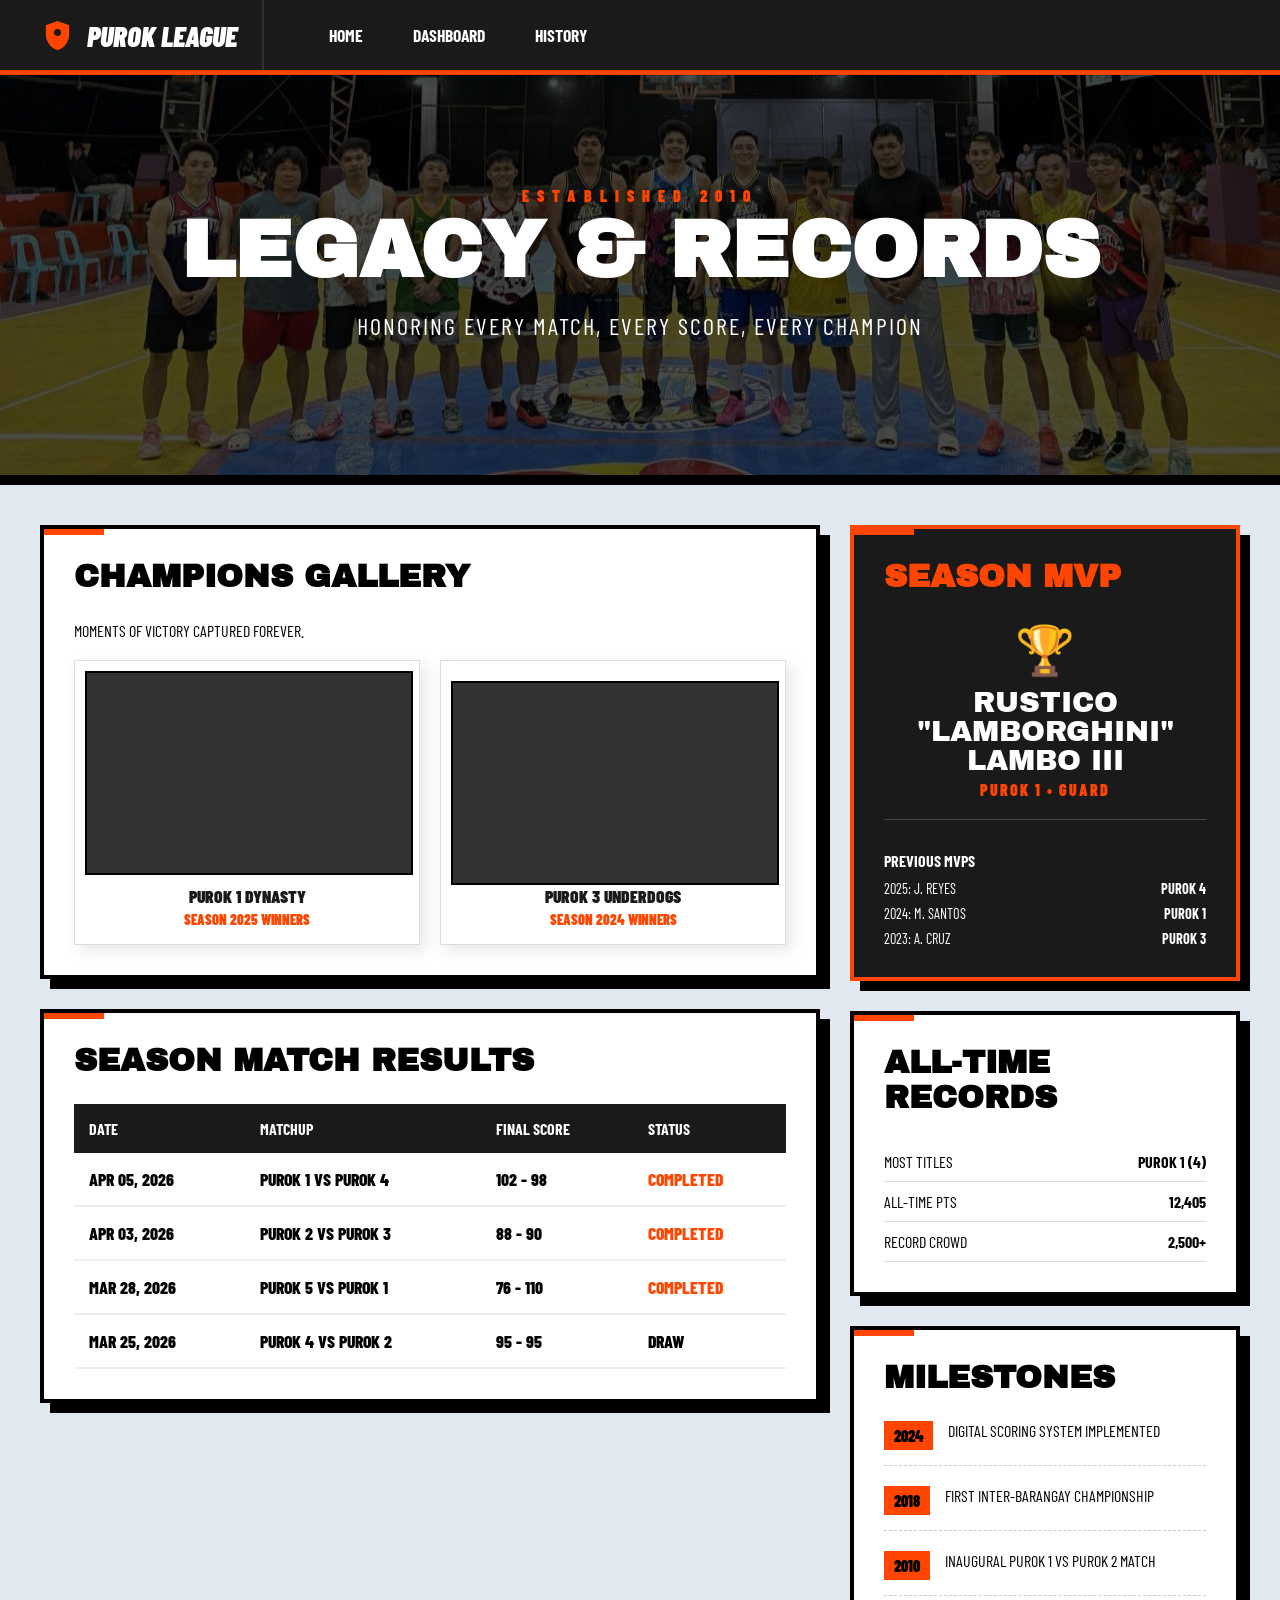
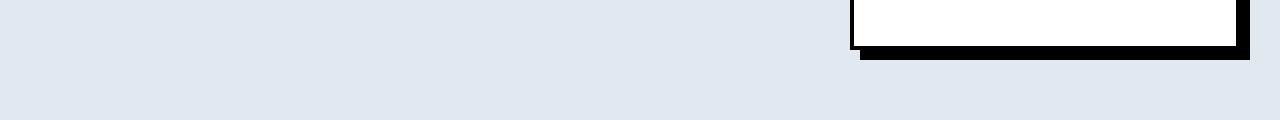
==== history.html @ 86ef3ec6 "Add files via upload" ====
<!DOCTYPE html>
<html lang="en">
<head>
    <meta charset="UTF-8">
    <meta name="viewport" content="width=device-width, initial-scale=1.0">
    <title>Purok League | History Archive</title>
    <style>
        @import url('https://fonts.googleapis.com/css2?family=Archivo+Black&family=Barlow+Condensed:ital,wght@0,700;1,900&display=swap');

        :root {
            --sport-orange: #FF4500;
            --deep-charcoal: #1A1A1B;
            --stadium-white: #FFFFFF;
            --track-gray: #E2E8F0;
            --field-border: #000000;
        }

        html { scroll-behavior: smooth; }
        body { margin: 0; background-color: var(--track-gray); font-family: 'Barlow Condensed', sans-serif; text-transform: uppercase; }

        /* --- NAVIGATION --- */
        .nav-banner {
            background: var(--deep-charcoal);
            display: flex;
            align-items: stretch;
            height: 70px;
            border-bottom: 5px solid var(--sport-orange);
            padding: 0 40px;
            position: sticky;
            top: 0;
            z-index: 2000;
        }

        .nav-logo {
            color: var(--stadium-white);
            display: flex;
            align-items: center;
            font-weight: 900;
            font-style: italic;
            font-size: 1.8rem;
            margin-right: 40px;
            border-right: 2px solid rgba(255,255,255,0.1);
            padding-right: 25px;
        }

        .logo-icon { width: 35px; height: 35px; margin-right: 12px; fill: var(--sport-orange); }

        .nav-links { display: flex; list-style: none; margin: 0; padding: 0; }
        .nav-links a {
            color: var(--stadium-white);
            text-decoration: none;
            padding: 0 25px;
            display: flex;
            align-items: center;
            font-weight: 700;
            font-size: 1.1rem;
            transition: 0.2s;
            height: 100%;
        }

        .nav-links a:hover {
            background: var(--sport-orange);
            color: black;
            transform: skew(-10deg);
        }

        /* --- HISTORY HERO BANNER --- */
        .hero-banner {
            height: 400px;
            background: linear-gradient(rgba(0,0,0,0.7), rgba(0,0,0,0.7)), 
                        url('2.jpg') center/cover no-repeat;
            background-size: cover;
            background-position: center;
            position: relative;
            display: flex;
            align-items: center;
            justify-content: center;
            border-bottom: 10px solid var(--field-border);
            color: white;
            text-align: center;
        }

        .hero-content { z-index: 10; }
        .hero-content h1 { font-family: 'Archivo Black'; font-size: 5rem; margin: 0; line-height: 0.9; }
        .banner-tag { color: var(--sport-orange); font-weight: 900; letter-spacing: 8px; margin-bottom: 10px; }

        /* --- LAYOUT --- */
        .container {
            display: grid;
            grid-template-columns: 2fr 1fr;
            gap: 30px;
            padding: 40px;
            max-width: 1500px;
            margin: 0 auto;
        }

        .card {
            background: white;
            border: 4px solid var(--field-border);
            padding: 30px;
            box-shadow: 10px 10px 0px var(--field-border);
            margin-bottom: 30px;
            position: relative;
        }

        .card::before {
            content: "";
            position: absolute;
            top: 0; left: 0;
            width: 60px; height: 6px;
            background: var(--sport-orange);
        }

        /* --- CHAMPIONS PHOTO BOX --- */
        .champions-gallery {
            display: grid;
            grid-template-columns: repeat(auto-fit, minmax(250px, 1fr));
            gap: 20px;
            margin-top: 20px;
        }

        .photo-box {
            background: #fff;
            padding: 10px;
            border: 1px solid #ddd;
            box-shadow: 5px 5px 15px rgba(0,0,0,0.1);
            transition: transform 0.3s ease;
            cursor: pointer;
        }

        .photo-box:hover {
            transform: rotate(-2deg) scale(1.05);
            z-index: 5;
            border-color: var(--sport-orange);
        }

        .photo-placeholder {
            width: 100%;
            height: 200px;
            background-color: #333;
            background-image: url('1.jpg'); /* Placeholder basketball team pic */
            background-size: cover;
            background-position: center;
            border: 2px solid var(--field-border);
        }

        .photo-caption {
            padding: 10px 0 5px 0;
            text-align: center;
            font-weight: 900;
            font-size: 1.1rem;
            color: var(--deep-charcoal);
        }

        .photo-year {
            color: var(--sport-orange);
            font-size: 0.9rem;
        }

        /* --- HISTORY TABLE --- */
        table { width: 100%; border-collapse: collapse; margin-top: 20px; }
        th { background: var(--deep-charcoal); color: white; padding: 15px; text-align: left; }
        td { padding: 15px; border-bottom: 2px solid #eee; font-weight: 800; font-size: 1.1rem; }
        .win-tag { color: green; font-size: 0.8rem; border: 1px solid green; padding: 2px 5px; margin-left: 5px; }

        /* --- HIGHLIGHTS SECTION --- */
        .highlight-item {
            display: flex;
            gap: 15px;
            margin-bottom: 20px;
            padding-bottom: 15px;
            border-bottom: 1px dashed #ccc;
        }
        .highlight-year { background: var(--sport-orange); color: black; padding: 5px 10px; font-weight: 900; height: fit-content; }

        h2 { font-family: 'Archivo Black'; font-size: 2rem; margin-top: 0; }
    </style>
</head>
<body>

    <nav class="nav-banner">
        <div class="nav-logo">
            <svg class="logo-icon" viewBox="0 0 24 24">
                <path d="M12 2L4 5v6.09c0 5.05 3.41 9.76 8 10.91 4.59-1.15 8-5.86 8-10.91V5l-8-3zm0 10.5c-1.38 0-2.5-1.12-2.5-2.5s1.12-2.5 2.5-2.5 2.5 1.12 2.5 2.5-1.12 2.5-2.5 2.5z"/>
            </svg>
            PUROK LEAGUE
        </div>
        <div class="nav-links">
             <a href="index.html" onclick="showSection('home')" id="link-home" class="active">HOME</a>
        <a href="dashboard.html#dashboard" onclick="showSection('dashboard')" id="link-dashboard">DASHBOARD</a>
        <a href="history.html" onclick="showSection('history')" id="link-history">HISTORY</a>
        </div>
    </nav>

    <header class="hero-banner">
        <div class="hero-content">
            <div class="banner-tag">ESTABLISHED 2010</div>
            <h1>LEGACY & RECORDS</h1>
            <p style="font-size: 1.5rem; letter-spacing: 2px;">HONORING EVERY MATCH, EVERY SCORE, EVERY CHAMPION</p>
        </div>
    </header>

    <main class="container">
        
        <section class="left-col">
            <div class="card">
                <h2>CHAMPIONS GALLERY</h2>
                <p>Moments of victory captured forever.</p>
                <div class="champions-gallery">
                    <div class="photo-box">
                             <div class="photo-placeholder" style="background-image: url('https://scontent.fmnl9-6.fna.fbcdn.net/v/t39.30808-6/661599117_1305508178107616_6289134644939191330_n.jpg?stp=cp6_dst-jpg_p180x540_tt6&_nc_cat=103&ccb=1-7&_nc_sid=7b2446&_nc_eui2=AeGnM55U1WM3DtbzG75u7Y592Qpwjm5EnLXZCnCObkSctc_lM4V8CdsYXZpFvFR0NaCO40L8O0SdupATJ84nJ7F9&_nc_ohc=ech8VTlcLMMQ7kNvwGCb-cc&_nc_oc=Adojjyf75XPpCQE9xhR_9RkFONydE1Dcjd8krpYG3zdN16f40xSeVSmPODqP9TZ7nrs&_nc_zt=23&_nc_ht=scontent.fmnl9-6.fna&_nc_gid=z4vn_HHuvjmkxmJMk_UujA&_nc_ss=7a3a8&oh=00_Af0U8Z1nAP6mzDe92wpCTBEm1JZrIG97oalwj16cRvDwcw&oe=69DAF116');"></div>
                        <div class="photo-caption">
                            PUROK 1 DYNASTY <br>
                            <span class="photo-year">SEASON 2025 WINNERS</span>
                        </div>
                    </div>
                    <div class="photo-box">
                        <div class="photo-caption">
                             <div class="photo-placeholder" style="background-image: url('https://scontent.fmnl9-4.fna.fbcdn.net/v/t39.30808-6/668561203_1305485028109931_8997074793578882000_n.jpg?stp=cp6_dst-jpg_tt6&_nc_cat=106&ccb=1-7&_nc_sid=7b2446&_nc_eui2=AeFuk0n2oaVBiBx1jZDh2AoyhYM5qwMWXayFgzmrAxZdrDo0euru8KNWhhHhSfIDPDqGWI8ogJcdrzA2-xX52yU2&_nc_ohc=CvAxWr7NDb4Q7kNvwGgTXZl&_nc_oc=AdqRHBo-_2G-99FrCDASH9r3bbXXJULGz0yS6X6Nv_nZzRltH_Gpjfq5M0-JIYS78Gg&_nc_zt=23&_nc_ht=scontent.fmnl9-4.fna&_nc_gid=tvc7L_rR0zutdykIvm3AeQ&_nc_ss=7a3a8&oh=00_Af2lwwdYpIryAPasDMZg9nALz07YqCRG_KnsINocVWkZhQ&oe=69DAC85D');"></div>

                            PUROK 3 UNDERDOGS <br>
                            <span class="photo-year">SEASON 2024 WINNERS</span>
                        </div>
                        
                    </div>
                </div>
            </div>

            <div class="card">
                <h2>SEASON MATCH RESULTS</h2>
                <table>
                    <thead>
                        <tr>
                            <th>DATE</th>
                            <th>MATCHUP</th>
                            <th>FINAL SCORE</th>
                            <th>STATUS</th>
                        </tr>
                    </thead>
                    <tbody>
                        <tr>
                            <td>APR 05, 2026</td>
                            <td>PUROK 1 VS PUROK 4</td>
                            <td>102 - 98</td>
                            <td style="color:var(--sport-orange)">COMPLETED</td>
                        </tr>
                        <tr>
                            <td>APR 03, 2026</td>
                            <td>PUROK 2 VS PUROK 3</td>
                            <td>88 - 90</td>
                            <td style="color:var(--sport-orange)">COMPLETED</td>
                        </tr>
                        <tr>
                            <td>MAR 28, 2026</td>
                            <td>PUROK 5 VS PUROK 1</td>
                            <td>76 - 110</td>
                            <td style="color:var(--sport-orange)">COMPLETED</td>
                        </tr>
                        <tr>
                            <td>MAR 25, 2026</td>
                            <td>PUROK 4 VS PUROK 2</td>
                            <td>95 - 95</td>
                            <td>DRAW</td>
                        </tr>
                    </tbody>
                </table>
            </div>
        </section>

       <aside class="sidebar">
    <div class="card" style="background: var(--deep-charcoal); color: white; border-color: var(--sport-orange);">
        <h2 style="color: var(--sport-orange); margin-bottom: 5px;">SEASON MVP</h2>
        <div style="text-align: center; padding: 20px 0;">
            <div style="font-size: 3rem; margin-bottom: 10px;">🏆</div>
            <div style="font-family: 'Archivo Black'; font-size: 1.8rem; line-height: 1;">RUSTICO "LAMBORGHINI" LAMBO III</div>
            <div style="color: var(--sport-orange); font-weight: 900; letter-spacing: 2px; margin-top: 5px;">PUROK 1 • GUARD</div>
        </div>
        
        <div style="border-top: 1px solid #444; padding-top: 15px;">
            <h3 style="font-size: 1rem; margin-bottom: 10px;">PREVIOUS MVPS</h3>
            <div style="display: flex; justify-content: space-between; font-size: 0.9rem; margin-bottom: 8px;">
                <span>2025: J. REYES</span> <strong>PUROK 4</strong>
            </div>
            <div style="display: flex; justify-content: space-between; font-size: 0.9rem; margin-bottom: 8px;">
                <span>2024: M. SANTOS</span> <strong>PUROK 1</strong>
            </div>
            <div style="display: flex; justify-content: space-between; font-size: 0.9rem;">
                <span>2023: A. CRUZ</span> <strong>PUROK 3</strong>
            </div>
        </div>
    </div>

    <div class="card">
        <h2>ALL-TIME RECORDS</h2>
        <div style="display: flex; justify-content: space-between; padding: 10px 0; border-bottom: 1px solid #ddd;">
            <span>MOST TITLES</span> <strong>PUROK 1 (4)</strong>
        </div>
        <div style="display: flex; justify-content: space-between; padding: 10px 0; border-bottom: 1px solid #ddd;">
            <span>ALL-TIME PTS</span> <strong>12,405</strong>
        </div>
        <div style="display: flex; justify-content: space-between; padding: 10px 0; border-bottom: 1px solid #ddd;">
            <span>RECORD CROWD</span> <strong>2,500+</strong>
        </div>
    </div>

    <div class="card">
        <h2>MILESTONES</h2>
        <div class="highlight-item">
            <div class="highlight-year">2024</div>
            <div>Digital Scoring System Implemented</div>
        </div>
        <div class="highlight-item">
            <div class="highlight-year">2018</div>
            <div>First Inter-Barangay Championship</div>
        </div>
        <div class="highlight-item">
            <div class="highlight-year">2010</div>
            <div>Inaugural Purok 1 vs Purok 2 Match</div>
        </div>
    </div>
</aside>

</body>
</html>
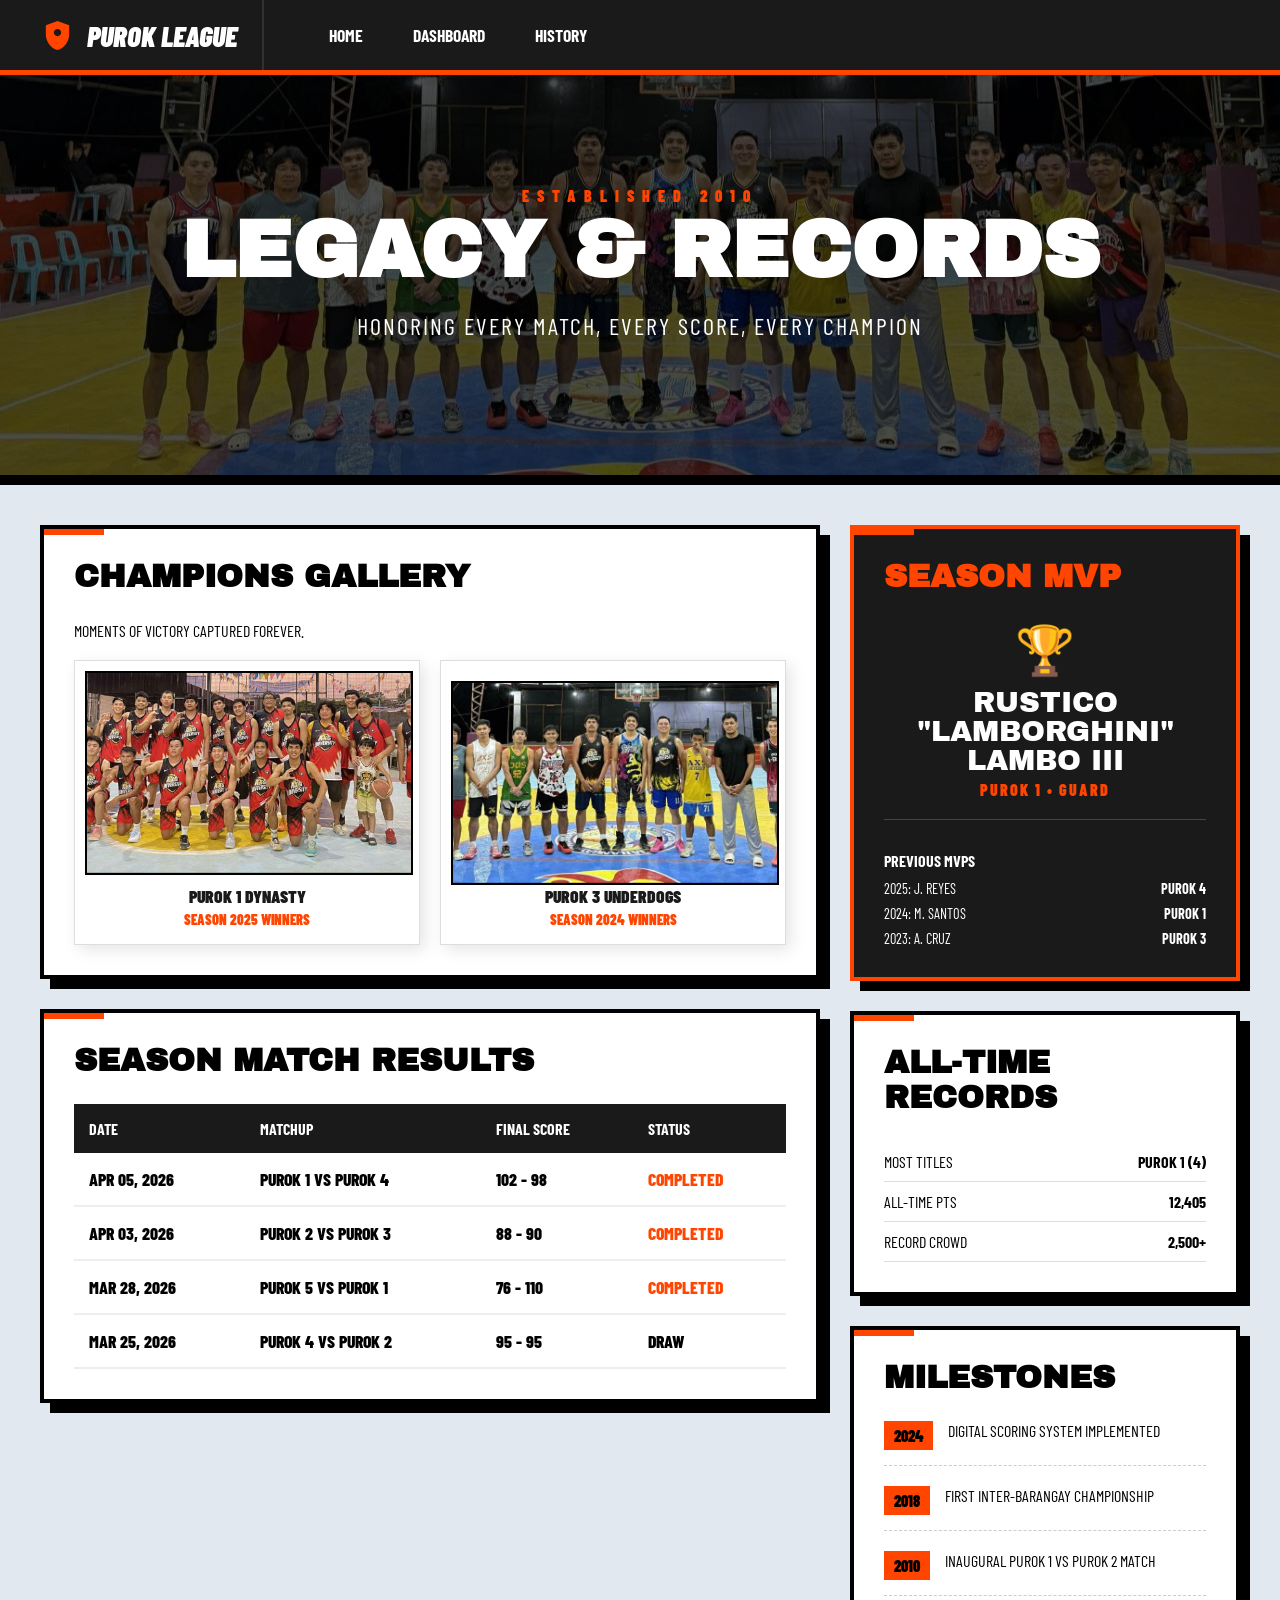
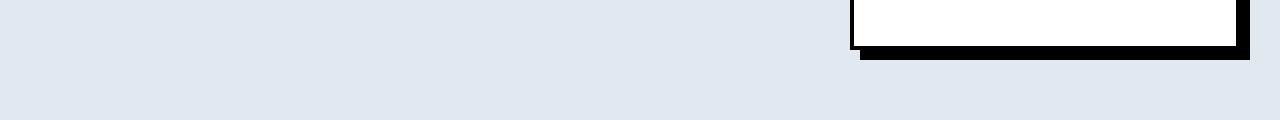
==== commit 3f37d02b: "Add files via upload" ====
--- a/history.html
+++ b/history.html
@@ -208,7 +208,7 @@
                 <p>Moments of victory captured forever.</p>
                 <div class="champions-gallery">
                     <div class="photo-box">
-                             <div class="photo-placeholder" style="background-image: url('https://scontent.fmnl9-6.fna.fbcdn.net/v/t39.30808-6/661599117_1305508178107616_6289134644939191330_n.jpg?stp=cp6_dst-jpg_p180x540_tt6&_nc_cat=103&ccb=1-7&_nc_sid=7b2446&_nc_eui2=AeGnM55U1WM3DtbzG75u7Y592Qpwjm5EnLXZCnCObkSctc_lM4V8CdsYXZpFvFR0NaCO40L8O0SdupATJ84nJ7F9&_nc_ohc=ech8VTlcLMMQ7kNvwGCb-cc&_nc_oc=Adojjyf75XPpCQE9xhR_9RkFONydE1Dcjd8krpYG3zdN16f40xSeVSmPODqP9TZ7nrs&_nc_zt=23&_nc_ht=scontent.fmnl9-6.fna&_nc_gid=z4vn_HHuvjmkxmJMk_UujA&_nc_ss=7a3a8&oh=00_Af0U8Z1nAP6mzDe92wpCTBEm1JZrIG97oalwj16cRvDwcw&oe=69DAF116');"></div>
+                             <div class="photo-placeholder" style="background-image: url('1.jpg');"></div>
                         <div class="photo-caption">
                             PUROK 1 DYNASTY <br>
                             <span class="photo-year">SEASON 2025 WINNERS</span>
@@ -216,7 +216,7 @@
                     </div>
                     <div class="photo-box">
                         <div class="photo-caption">
-                             <div class="photo-placeholder" style="background-image: url('https://scontent.fmnl9-4.fna.fbcdn.net/v/t39.30808-6/668561203_1305485028109931_8997074793578882000_n.jpg?stp=cp6_dst-jpg_tt6&_nc_cat=106&ccb=1-7&_nc_sid=7b2446&_nc_eui2=AeFuk0n2oaVBiBx1jZDh2AoyhYM5qwMWXayFgzmrAxZdrDo0euru8KNWhhHhSfIDPDqGWI8ogJcdrzA2-xX52yU2&_nc_ohc=CvAxWr7NDb4Q7kNvwGgTXZl&_nc_oc=AdqRHBo-_2G-99FrCDASH9r3bbXXJULGz0yS6X6Nv_nZzRltH_Gpjfq5M0-JIYS78Gg&_nc_zt=23&_nc_ht=scontent.fmnl9-4.fna&_nc_gid=tvc7L_rR0zutdykIvm3AeQ&_nc_ss=7a3a8&oh=00_Af2lwwdYpIryAPasDMZg9nALz07YqCRG_KnsINocVWkZhQ&oe=69DAC85D');"></div>
+                             <div class="photo-placeholder" style="background-image: url('2.jpg');"></div>
 
                             PUROK 3 UNDERDOGS <br>
                             <span class="photo-year">SEASON 2024 WINNERS</span>
